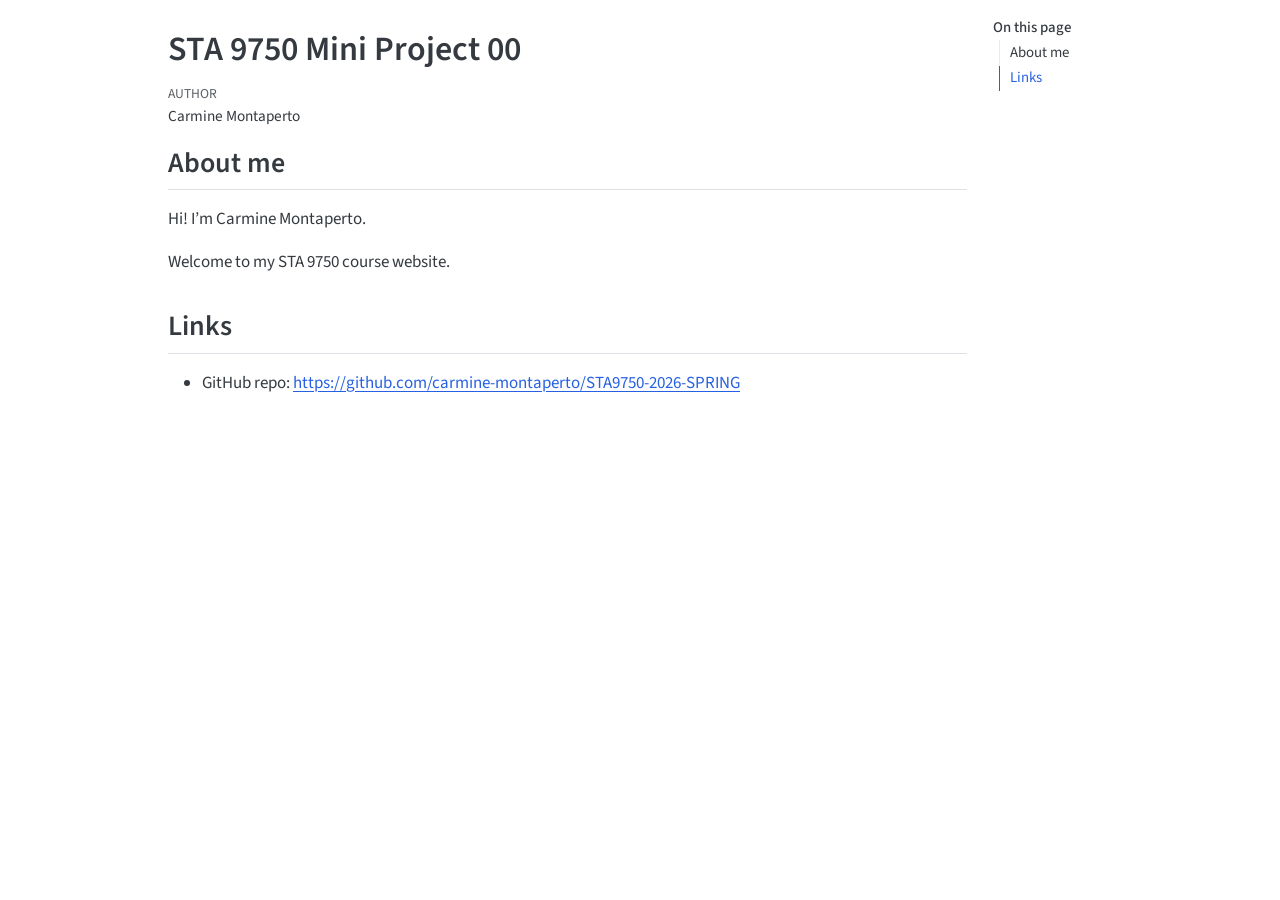
==== docs/index.html @ 3e402d1e "Render homepage" ====
<!DOCTYPE html>
<html xmlns="http://www.w3.org/1999/xhtml" lang="en" xml:lang="en"><head>

<meta charset="utf-8">
<meta name="generator" content="quarto-1.8.27">

<meta name="viewport" content="width=device-width, initial-scale=1.0, user-scalable=yes">

<meta name="author" content="Carmine Montaperto">

<title>STA 9750 Mini Project 00 – STA 9750</title>
<style>
code{white-space: pre-wrap;}
span.smallcaps{font-variant: small-caps;}
div.columns{display: flex; gap: min(4vw, 1.5em);}
div.column{flex: auto; overflow-x: auto;}
div.hanging-indent{margin-left: 1.5em; text-indent: -1.5em;}
ul.task-list{list-style: none;}
ul.task-list li input[type="checkbox"] {
  width: 0.8em;
  margin: 0 0.8em 0.2em -1em; /* quarto-specific, see https://github.com/quarto-dev/quarto-cli/issues/4556 */ 
  vertical-align: middle;
}
</style>


<script src="site_libs/quarto-nav/quarto-nav.js"></script>
<script src="site_libs/clipboard/clipboard.min.js"></script>
<script src="site_libs/quarto-search/autocomplete.umd.js"></script>
<script src="site_libs/quarto-search/fuse.min.js"></script>
<script src="site_libs/quarto-search/quarto-search.js"></script>
<meta name="quarto:offset" content="./">
<script src="site_libs/quarto-html/quarto.js" type="module"></script>
<script src="site_libs/quarto-html/tabsets/tabsets.js" type="module"></script>
<script src="site_libs/quarto-html/axe/axe-check.js" type="module"></script>
<script src="site_libs/quarto-html/popper.min.js"></script>
<script src="site_libs/quarto-html/tippy.umd.min.js"></script>
<script src="site_libs/quarto-html/anchor.min.js"></script>
<link href="site_libs/quarto-html/tippy.css" rel="stylesheet">
<link href="site_libs/quarto-html/quarto-syntax-highlighting-ed96de9b727972fe78a7b5d16c58bf87.css" rel="stylesheet" id="quarto-text-highlighting-styles">
<script src="site_libs/bootstrap/bootstrap.min.js"></script>
<link href="site_libs/bootstrap/bootstrap-icons.css" rel="stylesheet">
<link href="site_libs/bootstrap/bootstrap-e31584831b205ffbb2d98406f31c2a5b.min.css" rel="stylesheet" append-hash="true" id="quarto-bootstrap" data-mode="light">
<script id="quarto-search-options" type="application/json">{
  "location": "sidebar",
  "copy-button": false,
  "collapse-after": 3,
  "panel-placement": "start",
  "type": "textbox",
  "limit": 50,
  "keyboard-shortcut": [
    "f",
    "/",
    "s"
  ],
  "show-item-context": false,
  "language": {
    "search-no-results-text": "No results",
    "search-matching-documents-text": "matching documents",
    "search-copy-link-title": "Copy link to search",
    "search-hide-matches-text": "Hide additional matches",
    "search-more-match-text": "more match in this document",
    "search-more-matches-text": "more matches in this document",
    "search-clear-button-title": "Clear",
    "search-text-placeholder": "",
    "search-detached-cancel-button-title": "Cancel",
    "search-submit-button-title": "Submit",
    "search-label": "Search"
  }
}</script>


</head>

<body class="quarto-light">

<div id="quarto-search-results"></div>
<!-- content -->
<div id="quarto-content" class="quarto-container page-columns page-rows-contents page-layout-article">
<!-- sidebar -->
<!-- margin-sidebar -->
    <div id="quarto-margin-sidebar" class="sidebar margin-sidebar">
        <nav id="TOC" role="doc-toc" class="toc-active">
    <h2 id="toc-title">On this page</h2>
   
  <ul>
  <li><a href="#about-me" id="toc-about-me" class="nav-link active" data-scroll-target="#about-me">About me</a></li>
  <li><a href="#links" id="toc-links" class="nav-link" data-scroll-target="#links">Links</a></li>
  </ul>
</nav>
    </div>
<!-- main -->
<main class="content" id="quarto-document-content">

<header id="title-block-header" class="quarto-title-block default">
<div class="quarto-title">
<h1 class="title">STA 9750 Mini Project 00</h1>
</div>



<div class="quarto-title-meta">

    <div>
    <div class="quarto-title-meta-heading">Author</div>
    <div class="quarto-title-meta-contents">
             <p>Carmine Montaperto </p>
          </div>
  </div>
    
  
    
  </div>
  


</header>


<section id="about-me" class="level2">
<h2 class="anchored" data-anchor-id="about-me">About me</h2>
<p>Hi! I’m Carmine Montaperto.</p>
<p>Welcome to my STA 9750 course website.</p>
</section>
<section id="links" class="level2">
<h2 class="anchored" data-anchor-id="links">Links</h2>
<ul>
<li>GitHub repo: <a href="https://github.com/carmine-montaperto/STA9750-2026-SPRING" class="uri">https://github.com/carmine-montaperto/STA9750-2026-SPRING</a></li>
</ul>


</section>

</main> <!-- /main -->
<script id="quarto-html-after-body" type="application/javascript">
  window.document.addEventListener("DOMContentLoaded", function (event) {
    const icon = "";
    const anchorJS = new window.AnchorJS();
    anchorJS.options = {
      placement: 'right',
      icon: icon
    };
    anchorJS.add('.anchored');
    const isCodeAnnotation = (el) => {
      for (const clz of el.classList) {
        if (clz.startsWith('code-annotation-')) {                     
          return true;
        }
      }
      return false;
    }
    const onCopySuccess = function(e) {
      // button target
      const button = e.trigger;
      // don't keep focus
      button.blur();
      // flash "checked"
      button.classList.add('code-copy-button-checked');
      var currentTitle = button.getAttribute("title");
      button.setAttribute("title", "Copied!");
      let tooltip;
      if (window.bootstrap) {
        button.setAttribute("data-bs-toggle", "tooltip");
        button.setAttribute("data-bs-placement", "left");
        button.setAttribute("data-bs-title", "Copied!");
        tooltip = new bootstrap.Tooltip(button, 
          { trigger: "manual", 
            customClass: "code-copy-button-tooltip",
            offset: [0, -8]});
        tooltip.show();    
      }
      setTimeout(function() {
        if (tooltip) {
          tooltip.hide();
          button.removeAttribute("data-bs-title");
          button.removeAttribute("data-bs-toggle");
          button.removeAttribute("data-bs-placement");
        }
        button.setAttribute("title", currentTitle);
        button.classList.remove('code-copy-button-checked');
      }, 1000);
      // clear code selection
      e.clearSelection();
    }
    const getTextToCopy = function(trigger) {
      const outerScaffold = trigger.parentElement.cloneNode(true);
      const codeEl = outerScaffold.querySelector('code');
      for (const childEl of codeEl.children) {
        if (isCodeAnnotation(childEl)) {
          childEl.remove();
        }
      }
      return codeEl.innerText;
    }
    const clipboard = new window.ClipboardJS('.code-copy-button:not([data-in-quarto-modal])', {
      text: getTextToCopy
    });
    clipboard.on('success', onCopySuccess);
    if (window.document.getElementById('quarto-embedded-source-code-modal')) {
      const clipboardModal = new window.ClipboardJS('.code-copy-button[data-in-quarto-modal]', {
        text: getTextToCopy,
        container: window.document.getElementById('quarto-embedded-source-code-modal')
      });
      clipboardModal.on('success', onCopySuccess);
    }
      var localhostRegex = new RegExp(/^(?:http|https):\/\/localhost\:?[0-9]*\//);
      var mailtoRegex = new RegExp(/^mailto:/);
        var filterRegex = new RegExp("https:\/\/carmine-montaperto\.github\.io\/STA9750-2026-SPRING\/");
      var isInternal = (href) => {
          return filterRegex.test(href) || localhostRegex.test(href) || mailtoRegex.test(href);
      }
      // Inspect non-navigation links and adorn them if external
     var links = window.document.querySelectorAll('a[href]:not(.nav-link):not(.navbar-brand):not(.toc-action):not(.sidebar-link):not(.sidebar-item-toggle):not(.pagination-link):not(.no-external):not([aria-hidden]):not(.dropdown-item):not(.quarto-navigation-tool):not(.about-link)');
      for (var i=0; i<links.length; i++) {
        const link = links[i];
        if (!isInternal(link.href)) {
          // undo the damage that might have been done by quarto-nav.js in the case of
          // links that we want to consider external
          if (link.dataset.originalHref !== undefined) {
            link.href = link.dataset.originalHref;
          }
        }
      }
    function tippyHover(el, contentFn, onTriggerFn, onUntriggerFn) {
      const config = {
        allowHTML: true,
        maxWidth: 500,
        delay: 100,
        arrow: false,
        appendTo: function(el) {
            return el.parentElement;
        },
        interactive: true,
        interactiveBorder: 10,
        theme: 'quarto',
        placement: 'bottom-start',
      };
      if (contentFn) {
        config.content = contentFn;
      }
      if (onTriggerFn) {
        config.onTrigger = onTriggerFn;
      }
      if (onUntriggerFn) {
        config.onUntrigger = onUntriggerFn;
      }
      window.tippy(el, config); 
    }
    const noterefs = window.document.querySelectorAll('a[role="doc-noteref"]');
    for (var i=0; i<noterefs.length; i++) {
      const ref = noterefs[i];
      tippyHover(ref, function() {
        // use id or data attribute instead here
        let href = ref.getAttribute('data-footnote-href') || ref.getAttribute('href');
        try { href = new URL(href).hash; } catch {}
        const id = href.replace(/^#\/?/, "");
        const note = window.document.getElementById(id);
        if (note) {
          return note.innerHTML;
        } else {
          return "";
        }
      });
    }
    const xrefs = window.document.querySelectorAll('a.quarto-xref');
    const processXRef = (id, note) => {
      // Strip column container classes
      const stripColumnClz = (el) => {
        el.classList.remove("page-full", "page-columns");
        if (el.children) {
          for (const child of el.children) {
            stripColumnClz(child);
          }
        }
      }
      stripColumnClz(note)
      if (id === null || id.startsWith('sec-')) {
        // Special case sections, only their first couple elements
        const container = document.createElement("div");
        if (note.children && note.children.length > 2) {
          container.appendChild(note.children[0].cloneNode(true));
          for (let i = 1; i < note.children.length; i++) {
            const child = note.children[i];
            if (child.tagName === "P" && child.innerText === "") {
              continue;
            } else {
              container.appendChild(child.cloneNode(true));
              break;
            }
          }
          if (window.Quarto?.typesetMath) {
            window.Quarto.typesetMath(container);
          }
          return container.innerHTML
        } else {
          if (window.Quarto?.typesetMath) {
            window.Quarto.typesetMath(note);
          }
          return note.innerHTML;
        }
      } else {
        // Remove any anchor links if they are present
        const anchorLink = note.querySelector('a.anchorjs-link');
        if (anchorLink) {
          anchorLink.remove();
        }
        if (window.Quarto?.typesetMath) {
          window.Quarto.typesetMath(note);
        }
        if (note.classList.contains("callout")) {
          return note.outerHTML;
        } else {
          return note.innerHTML;
        }
      }
    }
    for (var i=0; i<xrefs.length; i++) {
      const xref = xrefs[i];
      tippyHover(xref, undefined, function(instance) {
        instance.disable();
        let url = xref.getAttribute('href');
        let hash = undefined; 
        if (url.startsWith('#')) {
          hash = url;
        } else {
          try { hash = new URL(url).hash; } catch {}
        }
        if (hash) {
          const id = hash.replace(/^#\/?/, "");
          const note = window.document.getElementById(id);
          if (note !== null) {
            try {
              const html = processXRef(id, note.cloneNode(true));
              instance.setContent(html);
            } finally {
              instance.enable();
              instance.show();
            }
          } else {
            // See if we can fetch this
            fetch(url.split('#')[0])
            .then(res => res.text())
            .then(html => {
              const parser = new DOMParser();
              const htmlDoc = parser.parseFromString(html, "text/html");
              const note = htmlDoc.getElementById(id);
              if (note !== null) {
                const html = processXRef(id, note);
                instance.setContent(html);
              } 
            }).finally(() => {
              instance.enable();
              instance.show();
            });
          }
        } else {
          // See if we can fetch a full url (with no hash to target)
          // This is a special case and we should probably do some content thinning / targeting
          fetch(url)
          .then(res => res.text())
          .then(html => {
            const parser = new DOMParser();
            const htmlDoc = parser.parseFromString(html, "text/html");
            const note = htmlDoc.querySelector('main.content');
            if (note !== null) {
              // This should only happen for chapter cross references
              // (since there is no id in the URL)
              // remove the first header
              if (note.children.length > 0 && note.children[0].tagName === "HEADER") {
                note.children[0].remove();
              }
              const html = processXRef(null, note);
              instance.setContent(html);
            } 
          }).finally(() => {
            instance.enable();
            instance.show();
          });
        }
      }, function(instance) {
      });
    }
        let selectedAnnoteEl;
        const selectorForAnnotation = ( cell, annotation) => {
          let cellAttr = 'data-code-cell="' + cell + '"';
          let lineAttr = 'data-code-annotation="' +  annotation + '"';
          const selector = 'span[' + cellAttr + '][' + lineAttr + ']';
          return selector;
        }
        const selectCodeLines = (annoteEl) => {
          const doc = window.document;
          const targetCell = annoteEl.getAttribute("data-target-cell");
          const targetAnnotation = annoteEl.getAttribute("data-target-annotation");
          const annoteSpan = window.document.querySelector(selectorForAnnotation(targetCell, targetAnnotation));
          const lines = annoteSpan.getAttribute("data-code-lines").split(",");
          const lineIds = lines.map((line) => {
            return targetCell + "-" + line;
          })
          let top = null;
          let height = null;
          let parent = null;
          if (lineIds.length > 0) {
              //compute the position of the single el (top and bottom and make a div)
              const el = window.document.getElementById(lineIds[0]);
              top = el.offsetTop;
              height = el.offsetHeight;
              parent = el.parentElement.parentElement;
            if (lineIds.length > 1) {
              const lastEl = window.document.getElementById(lineIds[lineIds.length - 1]);
              const bottom = lastEl.offsetTop + lastEl.offsetHeight;
              height = bottom - top;
            }
            if (top !== null && height !== null && parent !== null) {
              // cook up a div (if necessary) and position it 
              let div = window.document.getElementById("code-annotation-line-highlight");
              if (div === null) {
                div = window.document.createElement("div");
                div.setAttribute("id", "code-annotation-line-highlight");
                div.style.position = 'absolute';
                parent.appendChild(div);
              }
              div.style.top = top - 2 + "px";
              div.style.height = height + 4 + "px";
              div.style.left = 0;
              let gutterDiv = window.document.getElementById("code-annotation-line-highlight-gutter");
              if (gutterDiv === null) {
                gutterDiv = window.document.createElement("div");
                gutterDiv.setAttribute("id", "code-annotation-line-highlight-gutter");
                gutterDiv.style.position = 'absolute';
                const codeCell = window.document.getElementById(targetCell);
                const gutter = codeCell.querySelector('.code-annotation-gutter');
                gutter.appendChild(gutterDiv);
              }
              gutterDiv.style.top = top - 2 + "px";
              gutterDiv.style.height = height + 4 + "px";
            }
            selectedAnnoteEl = annoteEl;
          }
        };
        const unselectCodeLines = () => {
          const elementsIds = ["code-annotation-line-highlight", "code-annotation-line-highlight-gutter"];
          elementsIds.forEach((elId) => {
            const div = window.document.getElementById(elId);
            if (div) {
              div.remove();
            }
          });
          selectedAnnoteEl = undefined;
        };
          // Handle positioning of the toggle
      window.addEventListener(
        "resize",
        throttle(() => {
          elRect = undefined;
          if (selectedAnnoteEl) {
            selectCodeLines(selectedAnnoteEl);
          }
        }, 10)
      );
      function throttle(fn, ms) {
      let throttle = false;
      let timer;
        return (...args) => {
          if(!throttle) { // first call gets through
              fn.apply(this, args);
              throttle = true;
          } else { // all the others get throttled
              if(timer) clearTimeout(timer); // cancel #2
              timer = setTimeout(() => {
                fn.apply(this, args);
                timer = throttle = false;
              }, ms);
          }
        };
      }
        // Attach click handler to the DT
        const annoteDls = window.document.querySelectorAll('dt[data-target-cell]');
        for (const annoteDlNode of annoteDls) {
          annoteDlNode.addEventListener('click', (event) => {
            const clickedEl = event.target;
            if (clickedEl !== selectedAnnoteEl) {
              unselectCodeLines();
              const activeEl = window.document.querySelector('dt[data-target-cell].code-annotation-active');
              if (activeEl) {
                activeEl.classList.remove('code-annotation-active');
              }
              selectCodeLines(clickedEl);
              clickedEl.classList.add('code-annotation-active');
            } else {
              // Unselect the line
              unselectCodeLines();
              clickedEl.classList.remove('code-annotation-active');
            }
          });
        }
    const findCites = (el) => {
      const parentEl = el.parentElement;
      if (parentEl) {
        const cites = parentEl.dataset.cites;
        if (cites) {
          return {
            el,
            cites: cites.split(' ')
          };
        } else {
          return findCites(el.parentElement)
        }
      } else {
        return undefined;
      }
    };
    var bibliorefs = window.document.querySelectorAll('a[role="doc-biblioref"]');
    for (var i=0; i<bibliorefs.length; i++) {
      const ref = bibliorefs[i];
      const citeInfo = findCites(ref);
      if (citeInfo) {
        tippyHover(citeInfo.el, function() {
          var popup = window.document.createElement('div');
          citeInfo.cites.forEach(function(cite) {
            var citeDiv = window.document.createElement('div');
            citeDiv.classList.add('hanging-indent');
            citeDiv.classList.add('csl-entry');
            var biblioDiv = window.document.getElementById('ref-' + cite);
            if (biblioDiv) {
              citeDiv.innerHTML = biblioDiv.innerHTML;
            }
            popup.appendChild(citeDiv);
          });
          return popup.innerHTML;
        });
      }
    }
  });
  </script>
</div> <!-- /content -->




</body></html>
---- docs/site_libs/quarto-html/tippy.css ----
.tippy-box[data-animation=fade][data-state=hidden]{opacity:0}[data-tippy-root]{max-width:calc(100vw - 10px)}.tippy-box{position:relative;background-color:#333;color:#fff;border-radius:4px;font-size:14px;line-height:1.4;white-space:normal;outline:0;transition-property:transform,visibility,opacity}.tippy-box[data-placement^=top]>.tippy-arrow{bottom:0}.tippy-box[data-placement^=top]>.tippy-arrow:before{bottom:-7px;left:0;border-width:8px 8px 0;border-top-color:initial;transform-origin:center top}.tippy-box[data-placement^=bottom]>.tippy-arrow{top:0}.tippy-box[data-placement^=bottom]>.tippy-arrow:before{top:-7px;left:0;border-width:0 8px 8px;border-bottom-color:initial;transform-origin:center bottom}.tippy-box[data-placement^=left]>.tippy-arrow{right:0}.tippy-box[data-placement^=left]>.tippy-arrow:before{border-width:8px 0 8px 8px;border-left-color:initial;right:-7px;transform-origin:center left}.tippy-box[data-placement^=right]>.tippy-arrow{left:0}.tippy-box[data-placement^=right]>.tippy-arrow:before{left:-7px;border-width:8px 8px 8px 0;border-right-color:initial;transform-origin:center right}.tippy-box[data-inertia][data-state=visible]{transition-timing-function:cubic-bezier(.54,1.5,.38,1.11)}.tippy-arrow{width:16px;height:16px;color:#333}.tippy-arrow:before{content:"";position:absolute;border-color:transparent;border-style:solid}.tippy-content{position:relative;padding:5px 9px;z-index:1}
---- docs/site_libs/quarto-html/quarto-syntax-highlighting-ed96de9b727972fe78a7b5d16c58bf87.css ----
/* quarto syntax highlight colors */
:root {
  --quarto-hl-ot-color: #003B4F;
  --quarto-hl-at-color: #657422;
  --quarto-hl-ss-color: #20794D;
  --quarto-hl-an-color: #5E5E5E;
  --quarto-hl-fu-color: #4758AB;
  --quarto-hl-st-color: #20794D;
  --quarto-hl-cf-color: #003B4F;
  --quarto-hl-op-color: #5E5E5E;
  --quarto-hl-er-color: #AD0000;
  --quarto-hl-bn-color: #AD0000;
  --quarto-hl-al-color: #AD0000;
  --quarto-hl-va-color: #111111;
  --quarto-hl-bu-color: inherit;
  --quarto-hl-ex-color: inherit;
  --quarto-hl-pp-color: #AD0000;
  --quarto-hl-in-color: #5E5E5E;
  --quarto-hl-vs-color: #20794D;
  --quarto-hl-wa-color: #5E5E5E;
  --quarto-hl-do-color: #5E5E5E;
  --quarto-hl-im-color: #00769E;
  --quarto-hl-ch-color: #20794D;
  --quarto-hl-dt-color: #AD0000;
  --quarto-hl-fl-color: #AD0000;
  --quarto-hl-co-color: #5E5E5E;
  --quarto-hl-cv-color: #5E5E5E;
  --quarto-hl-cn-color: #8f5902;
  --quarto-hl-sc-color: #5E5E5E;
  --quarto-hl-dv-color: #AD0000;
  --quarto-hl-kw-color: #003B4F;
}

/* other quarto variables */
:root {
  --quarto-font-monospace: SFMono-Regular, Menlo, Monaco, Consolas, "Liberation Mono", "Courier New", monospace;
}

/* syntax highlight based on Pandoc's rules */
pre > code.sourceCode > span {
  color: #003B4F;
}

code.sourceCode > span {
  color: #003B4F;
}

div.sourceCode,
div.sourceCode pre.sourceCode {
  color: #003B4F;
}

/* Normal */
code span {
  color: #003B4F;
}

/* Alert */
code span.al {
  color: #AD0000;
  font-style: inherit;
}

/* Annotation */
code span.an {
  color: #5E5E5E;
  font-style: inherit;
}

/* Attribute */
code span.at {
  color: #657422;
  font-style: inherit;
}

/* BaseN */
code span.bn {
  color: #AD0000;
  font-style: inherit;
}

/* BuiltIn */
code span.bu {
  font-style: inherit;
}

/* ControlFlow */
code span.cf {
  color: #003B4F;
  font-weight: bold;
  font-style: inherit;
}

/* Char */
code span.ch {
  color: #20794D;
  font-style: inherit;
}

/* Constant */
code span.cn {
  color: #8f5902;
  font-style: inherit;
}

/* Comment */
code span.co {
  color: #5E5E5E;
  font-style: inherit;
}

/* CommentVar */
code span.cv {
  color: #5E5E5E;
  font-style: italic;
}

/* Documentation */
code span.do {
  color: #5E5E5E;
  font-style: italic;
}

/* DataType */
code span.dt {
  color: #AD0000;
  font-style: inherit;
}

/* DecVal */
code span.dv {
  color: #AD0000;
  font-style: inherit;
}

/* Error */
code span.er {
  color: #AD0000;
  font-style: inherit;
}

/* Extension */
code span.ex {
  font-style: inherit;
}

/* Float */
code span.fl {
  color: #AD0000;
  font-style: inherit;
}

/* Function */
code span.fu {
  color: #4758AB;
  font-style: inherit;
}

/* Import */
code span.im {
  color: #00769E;
  font-style: inherit;
}

/* Information */
code span.in {
  color: #5E5E5E;
  font-style: inherit;
}

/* Keyword */
code span.kw {
  color: #003B4F;
  font-weight: bold;
  font-style: inherit;
}

/* Operator */
code span.op {
  color: #5E5E5E;
  font-style: inherit;
}

/* Other */
code span.ot {
  color: #003B4F;
  font-style: inherit;
}

/* Preprocessor */
code span.pp {
  color: #AD0000;
  font-style: inherit;
}

/* SpecialChar */
code span.sc {
  color: #5E5E5E;
  font-style: inherit;
}

/* SpecialString */
code span.ss {
  color: #20794D;
  font-style: inherit;
}

/* String */
code span.st {
  color: #20794D;
  font-style: inherit;
}

/* Variable */
code span.va {
  color: #111111;
  font-style: inherit;
}

/* VerbatimString */
code span.vs {
  color: #20794D;
  font-style: inherit;
}

/* Warning */
code span.wa {
  color: #5E5E5E;
  font-style: italic;
}

.prevent-inlining {
  content: "</";
}

/*# sourceMappingURL=0920dd6d7437995b8cdf7429764427b1.css.map */
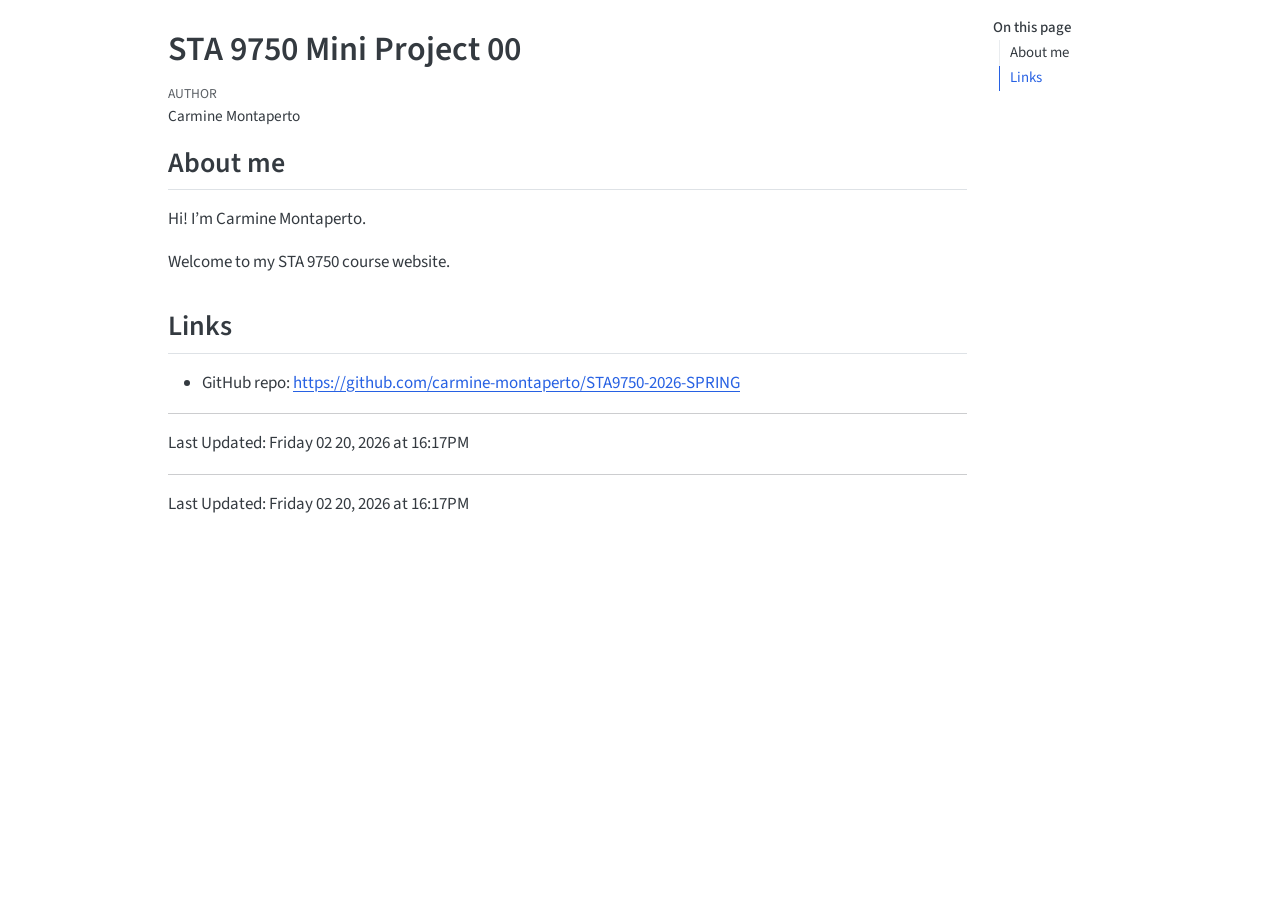
==== commit 9eaa3a87: "Add dynamic timestamp" ====
--- a/docs/index.html
+++ b/docs/index.html
@@ -127,6 +127,10 @@
 <ul>
 <li>GitHub repo: <a href="https://github.com/carmine-montaperto/STA9750-2026-SPRING" class="uri">https://github.com/carmine-montaperto/STA9750-2026-SPRING</a></li>
 </ul>
+<hr>
+<p>Last Updated: Friday 02 20, 2026 at 16:17PM</p>
+<hr>
+<p>Last Updated: Friday 02 20, 2026 at 16:17PM</p>
 
 
 </section>
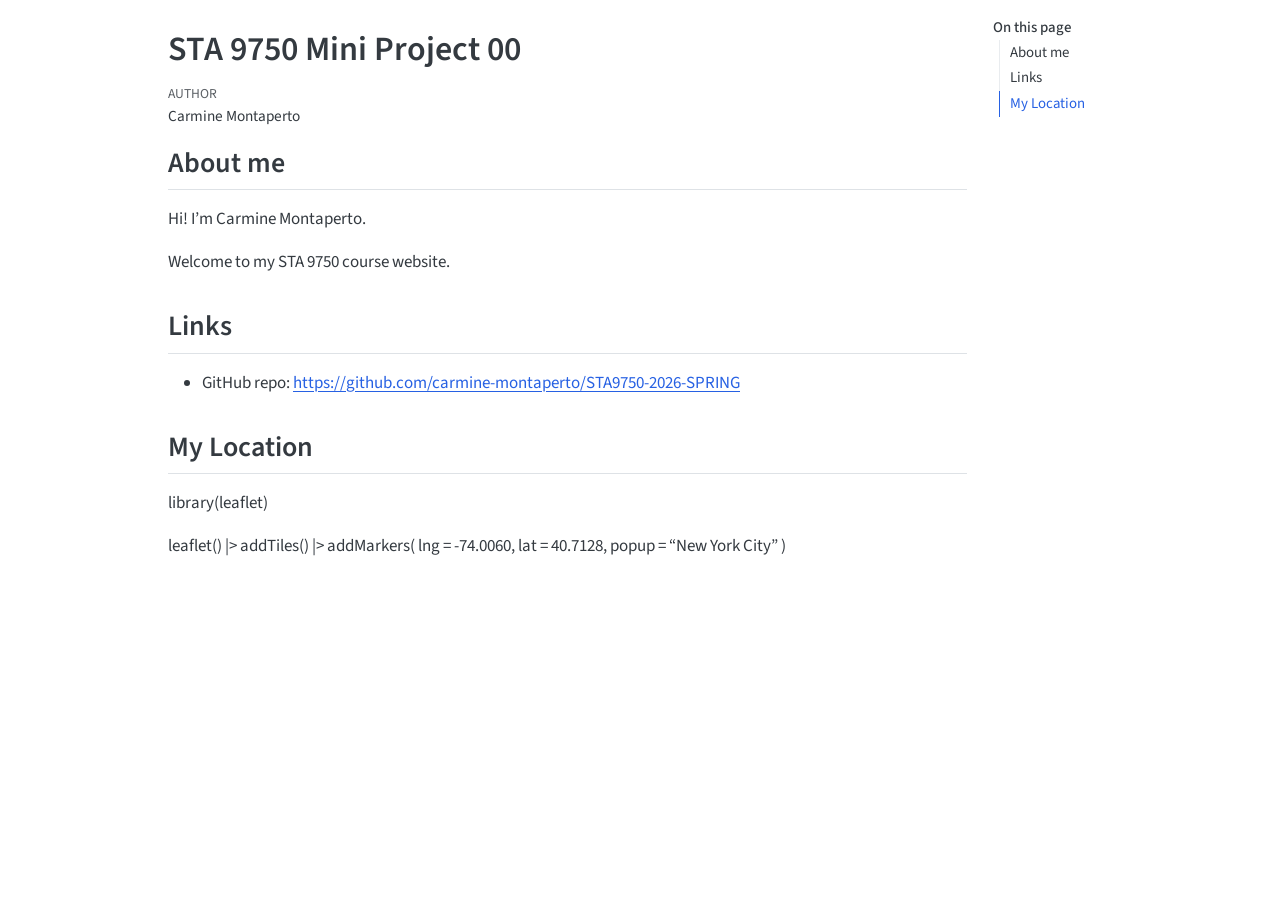
==== commit 961c4475: "Clean final index page" ====
--- a/docs/index.html
+++ b/docs/index.html
@@ -86,6 +86,7 @@
   <ul>
   <li><a href="#about-me" id="toc-about-me" class="nav-link active" data-scroll-target="#about-me">About me</a></li>
   <li><a href="#links" id="toc-links" class="nav-link" data-scroll-target="#links">Links</a></li>
+  <li><a href="#my-location" id="toc-my-location" class="nav-link" data-scroll-target="#my-location">My Location</a></li>
   </ul>
 </nav>
     </div>
@@ -127,10 +128,11 @@
 <ul>
 <li>GitHub repo: <a href="https://github.com/carmine-montaperto/STA9750-2026-SPRING" class="uri">https://github.com/carmine-montaperto/STA9750-2026-SPRING</a></li>
 </ul>
-<hr>
-<p>Last Updated: Friday 02 20, 2026 at 16:17PM</p>
-<hr>
-<p>Last Updated: Friday 02 20, 2026 at 16:17PM</p>
+</section>
+<section id="my-location" class="level2">
+<h2 class="anchored" data-anchor-id="my-location">My Location</h2>
+<p>library(leaflet)</p>
+<p>leaflet() |&gt; addTiles() |&gt; addMarkers( lng = -74.0060, lat = 40.7128, popup = “New York City” )</p>
 
 
 </section>
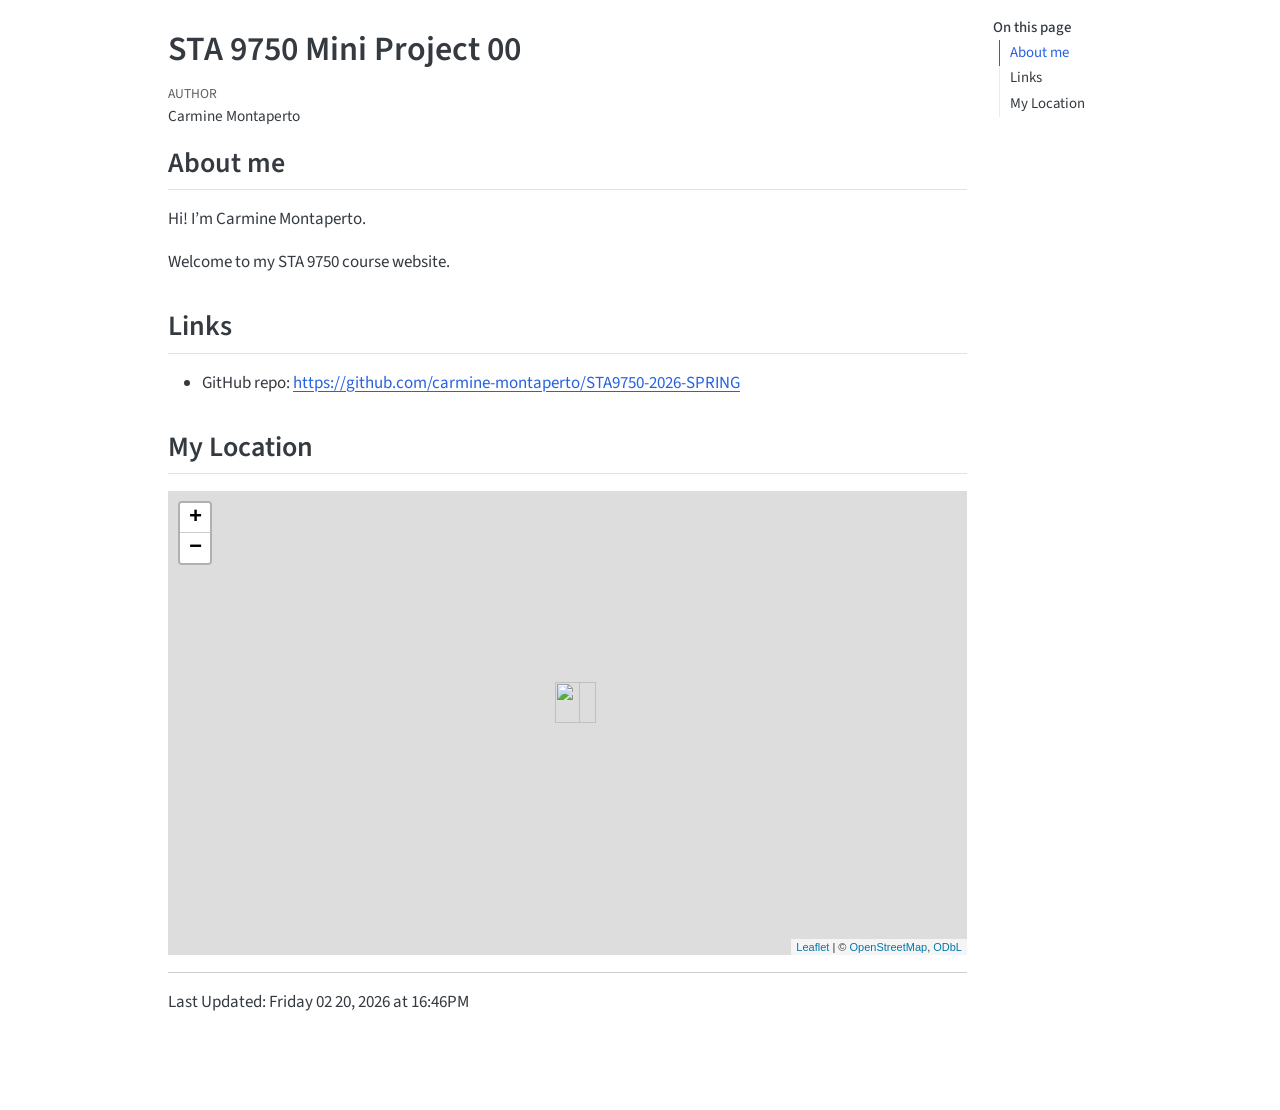
==== commit 3e111832: "Final map fix" ====
--- a/docs/index.html
+++ b/docs/index.html
@@ -68,6 +68,26 @@
     "search-label": "Search"
   }
 }</script>
+<link href="site_libs/htmltools-fill-0.5.9/fill.css" rel="stylesheet">
+
+<script src="site_libs/htmlwidgets-1.6.4/htmlwidgets.js"></script>
+
+<script src="site_libs/jquery-3.6.0/jquery-3.6.0.min.js"></script>
+
+<link href="site_libs/leaflet-1.3.1/leaflet.css" rel="stylesheet">
+
+<script src="site_libs/leaflet-1.3.1/leaflet.js"></script>
+
+<link href="site_libs/leafletfix-1.0.0/leafletfix.css" rel="stylesheet">
+
+<script src="site_libs/proj4-2.6.2/proj4.min.js"></script>
+
+<script src="site_libs/Proj4Leaflet-1.0.1/proj4leaflet.js"></script>
+
+<link href="site_libs/rstudio_leaflet-1.3.1/rstudio_leaflet.css" rel="stylesheet">
+
+<script src="site_libs/leaflet-binding-2.2.3/leaflet.js"></script>
+
 
 
 </head>
@@ -131,8 +151,14 @@
 </section>
 <section id="my-location" class="level2">
 <h2 class="anchored" data-anchor-id="my-location">My Location</h2>
-<p>library(leaflet)</p>
-<p>leaflet() |&gt; addTiles() |&gt; addMarkers( lng = -74.0060, lat = 40.7128, popup = “New York City” )</p>
+<div class="cell">
+<div class="cell-output-display">
+<div class="leaflet html-widget html-fill-item" id="htmlwidget-c6d8efa757d4d15d71d4" style="width:100%;height:464px;"></div>
+<script type="application/json" data-for="htmlwidget-c6d8efa757d4d15d71d4">{"x":{"options":{"crs":{"crsClass":"L.CRS.EPSG3857","code":null,"proj4def":null,"projectedBounds":null,"options":{}}},"calls":[{"method":"addTiles","args":["https://{s}.tile.openstreetmap.org/{z}/{x}/{y}.png",null,null,{"minZoom":0,"maxZoom":18,"tileSize":256,"subdomains":"abc","errorTileUrl":"","tms":false,"noWrap":false,"zoomOffset":0,"zoomReverse":false,"opacity":1,"zIndex":1,"detectRetina":false,"attribution":"&copy; <a href=\"https://openstreetmap.org/copyright/\">OpenStreetMap<\/a>,  <a href=\"https://opendatacommons.org/licenses/odbl/\">ODbL<\/a>"}]},{"method":"addMarkers","args":[40.7128,-74.006,null,null,null,{"interactive":true,"draggable":false,"keyboard":true,"title":"","alt":"","zIndexOffset":0,"opacity":1,"riseOnHover":false,"riseOffset":250},"New York City",null,null,null,null,{"interactive":false,"permanent":false,"direction":"auto","opacity":1,"offset":[0,0],"textsize":"10px","textOnly":false,"className":"","sticky":true},null]}],"limits":{"lat":[40.7128,40.7128],"lng":[-74.006,-74.006]}},"evals":[],"jsHooks":[]}</script>
+</div>
+</div>
+<hr>
+<p>Last Updated: Friday 02 20, 2026 at 16:46PM</p>
 
 
 </section>
--- a/docs/site_libs/htmltools-fill-0.5.9/fill.css
+++ b/docs/site_libs/htmltools-fill-0.5.9/fill.css
@@ -0,0 +1,21 @@
+@layer htmltools {
+  .html-fill-container {
+    display: flex;
+    flex-direction: column;
+    /* Prevent the container from expanding vertically or horizontally beyond its
+    parent's constraints. */
+    min-height: 0;
+    min-width: 0;
+  }
+  .html-fill-container > .html-fill-item {
+    /* Fill items can grow and shrink freely within
+    available vertical space in fillable container */
+    flex: 1 1 auto;
+    min-height: 0;
+    min-width: 0;
+  }
+  .html-fill-container > :not(.html-fill-item) {
+    /* Prevent shrinking or growing of non-fill items */
+    flex: 0 0 auto;
+  }
+}
--- a/docs/site_libs/leafletfix-1.0.0/leafletfix.css
+++ b/docs/site_libs/leafletfix-1.0.0/leafletfix.css
@@ -0,0 +1,36 @@
+/* Work around CSS properties introduced on img by bootstrap */
+img.leaflet-tile {
+  padding: 0;
+  margin: 0;
+  border-radius: 0;
+  border: none;
+}
+.leaflet .info {
+  padding: 6px 8px;
+  font: 14px/16px Arial, Helvetica, sans-serif;
+  background: white;
+  background: rgba(255,255,255,0.8);
+  box-shadow: 0 0 15px rgba(0,0,0,0.2);
+  border-radius: 5px;
+}
+.leaflet .legend {
+  line-height: 18px;
+  color: #555;
+}
+.leaflet .legend svg text {
+  fill: #555;
+}
+.leaflet .legend svg line {
+  stroke: #555;
+}
+.leaflet .legend i {
+  width: 18px;
+  height: 18px;
+  margin-right: 4px;
+  opacity: 0.7;
+  display: inline-block;
+  vertical-align: top;
+  /*For IE 7*/
+  zoom: 1;
+  *display: inline;
+}
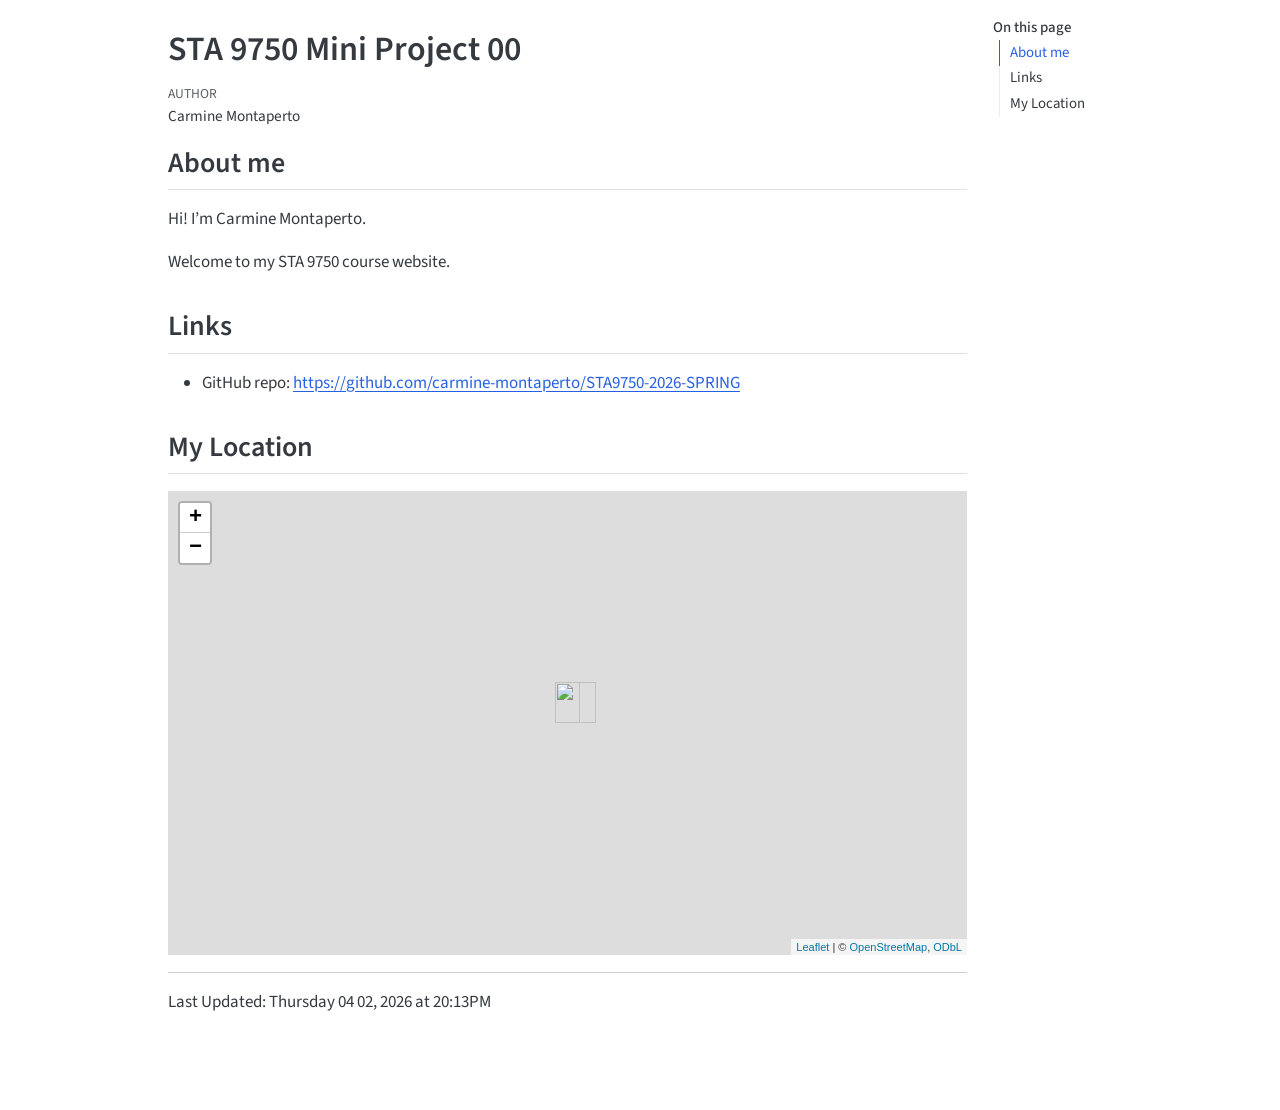
==== commit fc048c51: "Final MP03 submission" ====
--- a/docs/index.html
+++ b/docs/index.html
@@ -153,12 +153,12 @@
 <h2 class="anchored" data-anchor-id="my-location">My Location</h2>
 <div class="cell">
 <div class="cell-output-display">
-<div class="leaflet html-widget html-fill-item" id="htmlwidget-c6d8efa757d4d15d71d4" style="width:100%;height:464px;"></div>
-<script type="application/json" data-for="htmlwidget-c6d8efa757d4d15d71d4">{"x":{"options":{"crs":{"crsClass":"L.CRS.EPSG3857","code":null,"proj4def":null,"projectedBounds":null,"options":{}}},"calls":[{"method":"addTiles","args":["https://{s}.tile.openstreetmap.org/{z}/{x}/{y}.png",null,null,{"minZoom":0,"maxZoom":18,"tileSize":256,"subdomains":"abc","errorTileUrl":"","tms":false,"noWrap":false,"zoomOffset":0,"zoomReverse":false,"opacity":1,"zIndex":1,"detectRetina":false,"attribution":"&copy; <a href=\"https://openstreetmap.org/copyright/\">OpenStreetMap<\/a>,  <a href=\"https://opendatacommons.org/licenses/odbl/\">ODbL<\/a>"}]},{"method":"addMarkers","args":[40.7128,-74.006,null,null,null,{"interactive":true,"draggable":false,"keyboard":true,"title":"","alt":"","zIndexOffset":0,"opacity":1,"riseOnHover":false,"riseOffset":250},"New York City",null,null,null,null,{"interactive":false,"permanent":false,"direction":"auto","opacity":1,"offset":[0,0],"textsize":"10px","textOnly":false,"className":"","sticky":true},null]}],"limits":{"lat":[40.7128,40.7128],"lng":[-74.006,-74.006]}},"evals":[],"jsHooks":[]}</script>
+<div class="leaflet html-widget html-fill-item" id="htmlwidget-f0cd57f2fcd4622a31e1" style="width:100%;height:464px;"></div>
+<script type="application/json" data-for="htmlwidget-f0cd57f2fcd4622a31e1">{"x":{"options":{"crs":{"crsClass":"L.CRS.EPSG3857","code":null,"proj4def":null,"projectedBounds":null,"options":{}}},"calls":[{"method":"addTiles","args":["https://{s}.tile.openstreetmap.org/{z}/{x}/{y}.png",null,null,{"minZoom":0,"maxZoom":18,"tileSize":256,"subdomains":"abc","errorTileUrl":"","tms":false,"noWrap":false,"zoomOffset":0,"zoomReverse":false,"opacity":1,"zIndex":1,"detectRetina":false,"attribution":"&copy; <a href=\"https://openstreetmap.org/copyright/\">OpenStreetMap<\/a>,  <a href=\"https://opendatacommons.org/licenses/odbl/\">ODbL<\/a>"}]},{"method":"addMarkers","args":[40.7128,-74.006,null,null,null,{"interactive":true,"draggable":false,"keyboard":true,"title":"","alt":"","zIndexOffset":0,"opacity":1,"riseOnHover":false,"riseOffset":250},"New York City",null,null,null,null,{"interactive":false,"permanent":false,"direction":"auto","opacity":1,"offset":[0,0],"textsize":"10px","textOnly":false,"className":"","sticky":true},null]}],"limits":{"lat":[40.7128,40.7128],"lng":[-74.006,-74.006]}},"evals":[],"jsHooks":[]}</script>
 </div>
 </div>
 <hr>
-<p>Last Updated: Friday 02 20, 2026 at 16:46PM</p>
+<p>Last Updated: Thursday 04 02, 2026 at 20:13PM</p>
 
 
 </section>
